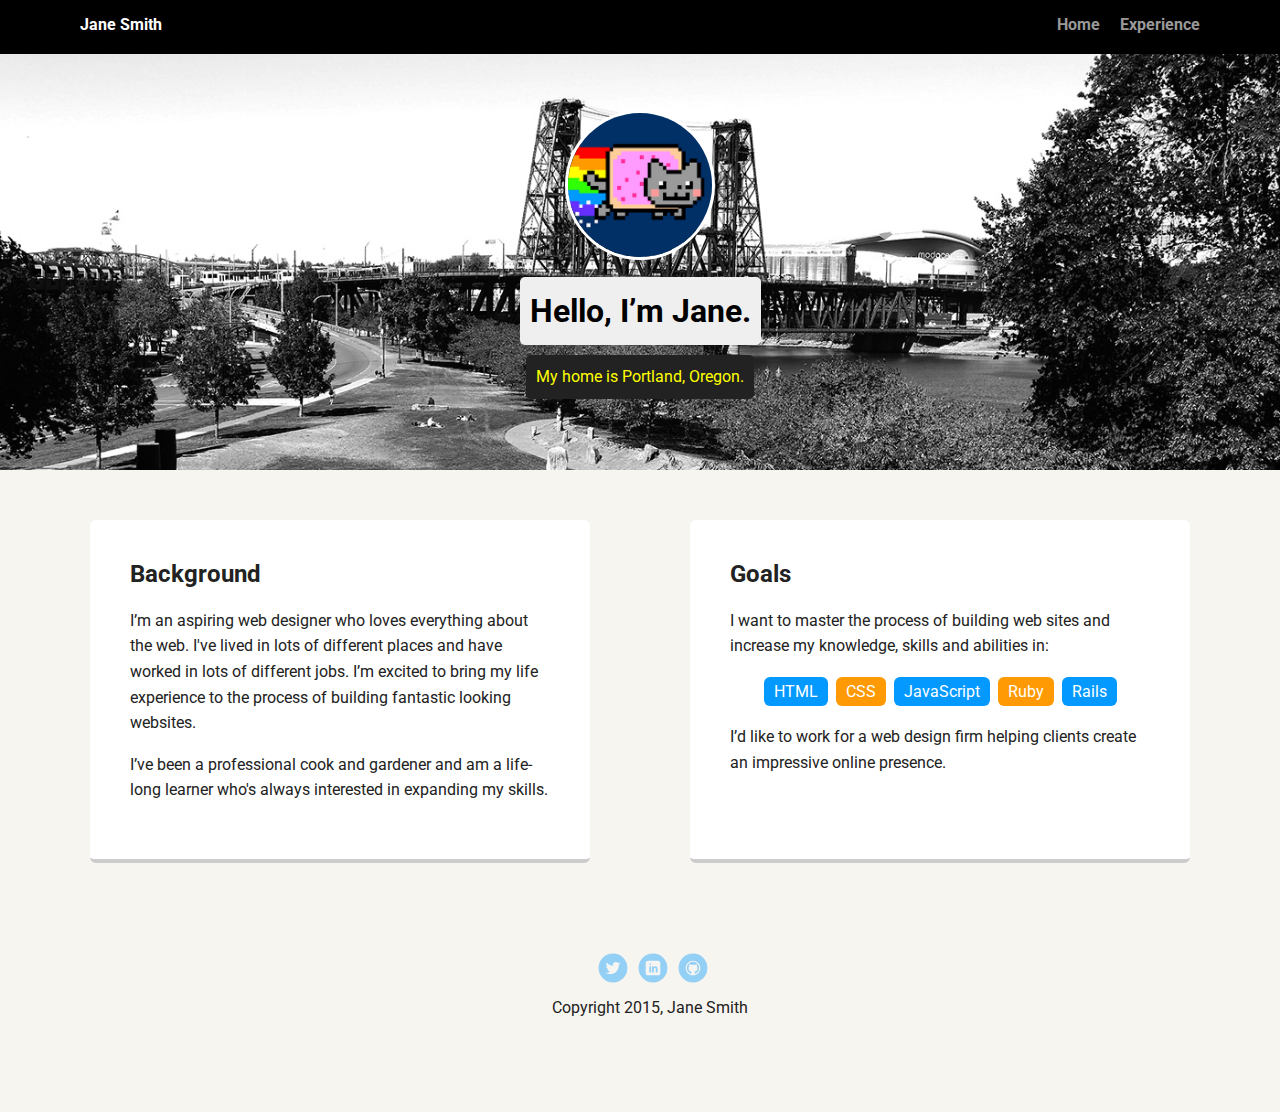
==== index.html @ 77efa975 "Added Project Start up Files" ====
<!doctype html>
<html lang="en">
<head>
  <meta charset="utf-8">
  <title>Jane Smith's Profile</title>
  <meta name="viewport" content="width=device-width, initial-scale=1.0">
  <link rel="stylesheet" href="styles.css">
  <link href="https://fonts.googleapis.com/css?family=Muli%7CRoboto:400,300,500,700,900" rel="stylesheet"></head>
  <body>

    <div class="main-nav">
        <ul class="nav">
          <li class="name">Jane Smith</li>
          <li><a href="#">Home</a></li>
          <li><a href="#">Experience</a></li>
        </ul>
    </div>

    <header>
      <img src="images/me.png" alt="Drawing of Jane Smith" class="profile-image">
      <h1 class="tag name">Hello, I’m Jane.</h1>
      <p class="tag location">My home is Portland, Oregon.</p>
    </header>

    <main class="flex">
      <div class="card">
        <h2>Background</h2>
        <p>I’m an aspiring web designer who loves everything about the web. I've lived in lots of different places and have worked in lots of different jobs. I’m excited to bring my life experience to the process of building fantastic looking websites.</p>
        <p>I’ve been a professional cook and gardener and am a life-long learner who's always interested in expanding my skills.</p>
      </div> 

      <div class="card">
        <h2>Goals</h2>
        <p>I want to master the process of building web sites and increase my knowledge, skills and abilities in:</p>
        <ul class="skills">
          <li>HTML</li>
          <li>CSS</li>
          <li>JavaScript</li>
          <li>Ruby</li>
          <li>Rails</li>
        </ul>
        <p>I’d like to work for a web design firm helping clients create an impressive online presence.</p>
      </div> 

    </main>
    <footer>
      <ul>
        <li><a href="#" class="social twitter">Twitter</a></li>
        <li><a href="#" class="social linkedin">LinkedIn</a></li>
        <li><a href="#" class="social github">Github</a></li>
      </ul>
      <p class="copyright">Copyright 2015, Jane Smith</p>
    </footer>
  </body>
  </html>
---- styles.css ----
/* Global Layout Set-up */
* { 
  box-sizing: border-box;
}
  
body {
  margin: 0;
  padding: 0;
  text-align: center;
  font-family: 'Roboto', sans-serif;
  color: #222;
  background: #f7f5f0;
}
/* Link Styles */

a {
  text-decoration: none;
  color: #999;
}
a:hover {
  color: #6633ff;
}

/* Section Styles */

.main-nav {
  width: 100%;
  background: black;
  min-height: 30px;
  padding: 10px;
  position: fixed;
  text-align: center;
}
.nav {
  display: flex;
  justify-content: space-around;
  font-weight: 700;
  list-style-type: none;
  margin: 0 auto;
  padding: 0;
}

.nav .name {
    display: block;
    margin-right: auto;
    color: white;
}
.nav li {
  padding: 5px 10px 10px 10px;
}
.nav a {
  transition: all .5s;
}
.nav a:hover {
  color: white
}

header {
  text-align: center;
  background: url('images/portland.jpg') no-repeat top center ;
  background-size: cover;
  overflow: hidden;
  padding-top: 60px;
}
header {
  line-height: 1.5;
}
header .profile-image {
  margin-top: 50px;
  width: 150px;
  height: 150px;
  border-radius: 50%;
  border: 3px solid white;
  transition: all .5s;
}
header .profile-image:hover {
  transform: scale(1.2) rotate(5deg);
}
.tag {
  background-color: #efefef;
  color: black;
  padding: 10px;
  border-radius: 5px;
  display: table;
  margin: 10px auto;
} 
.location {
  background-color: #222;
  color: yellow;
}
.card {
  margin: 30px;
  padding: 20px 40px 40px;
  max-width: 500px;
  text-align: left;
  background: #fff;
  border-bottom: 4px solid #ccc;
  border-radius: 6px;
  transition: all .5s;
}
.card:hover {
  border-color: #ff99ff;
}

ul.skills {
  padding: 0;
  text-align: center;
}

.skills li {
  border-radius: 6px;
  display: inline-block;
  background: #ff9904;
  color: white;
  padding: 5px 10px;
  margin: 2px;
}

.skills li:nth-child(odd) {
  background: #0399ff;
}

footer {
  width: 100%;
  min-height: 30px;
  padding: 20px 0 40px 20px;
}

footer .copyright {
  top: -8px;
  font-size: .75em;
}

footer ul {
  list-style-type: none;
  margin: 0;
  padding: 0;
}

footer ul li {
  display: inline-block;
}

a.social {
  display: inline-block;
  text-indent: -9999px;
  margin-left: 5px;
  width: 30px;
  height: 30px;
  background-size: 30px 30px;
  opacity: .4;
  transition: all .5s;
}
a.twitter {
  background-image: url(images/twitter.svg);
}
a.linkedin {
  background-image: url(images/linkedin.svg);
}
a.github {
  background-image: url(images/github.svg);
}
a.social:hover {
  opacity: 1;
}
.clearfix {
  clear: both;
}

/* Styles for larger screens */
@media screen and (min-width: 720px) {
  
  .flex {
      display: -ms-flexbox;      /* TWEENER - IE 10 */
      display: flex; 
      max-width: 1200px;
      -ms-flex-pack: distribute;
      justify-content: space-around;
      margin: 0 auto;
  }

  header {
    min-height: 470px;
  }

  .nav {
    max-width: 1200px;
    padding: 0 30px;
  }


  main {
    padding-top: 20px;
  }

  main p {
    line-height: 1.6em;
  }

  footer {
    font-size: 1.3em;
    max-width: 1200px;
    margin: 40px auto;
  }

}
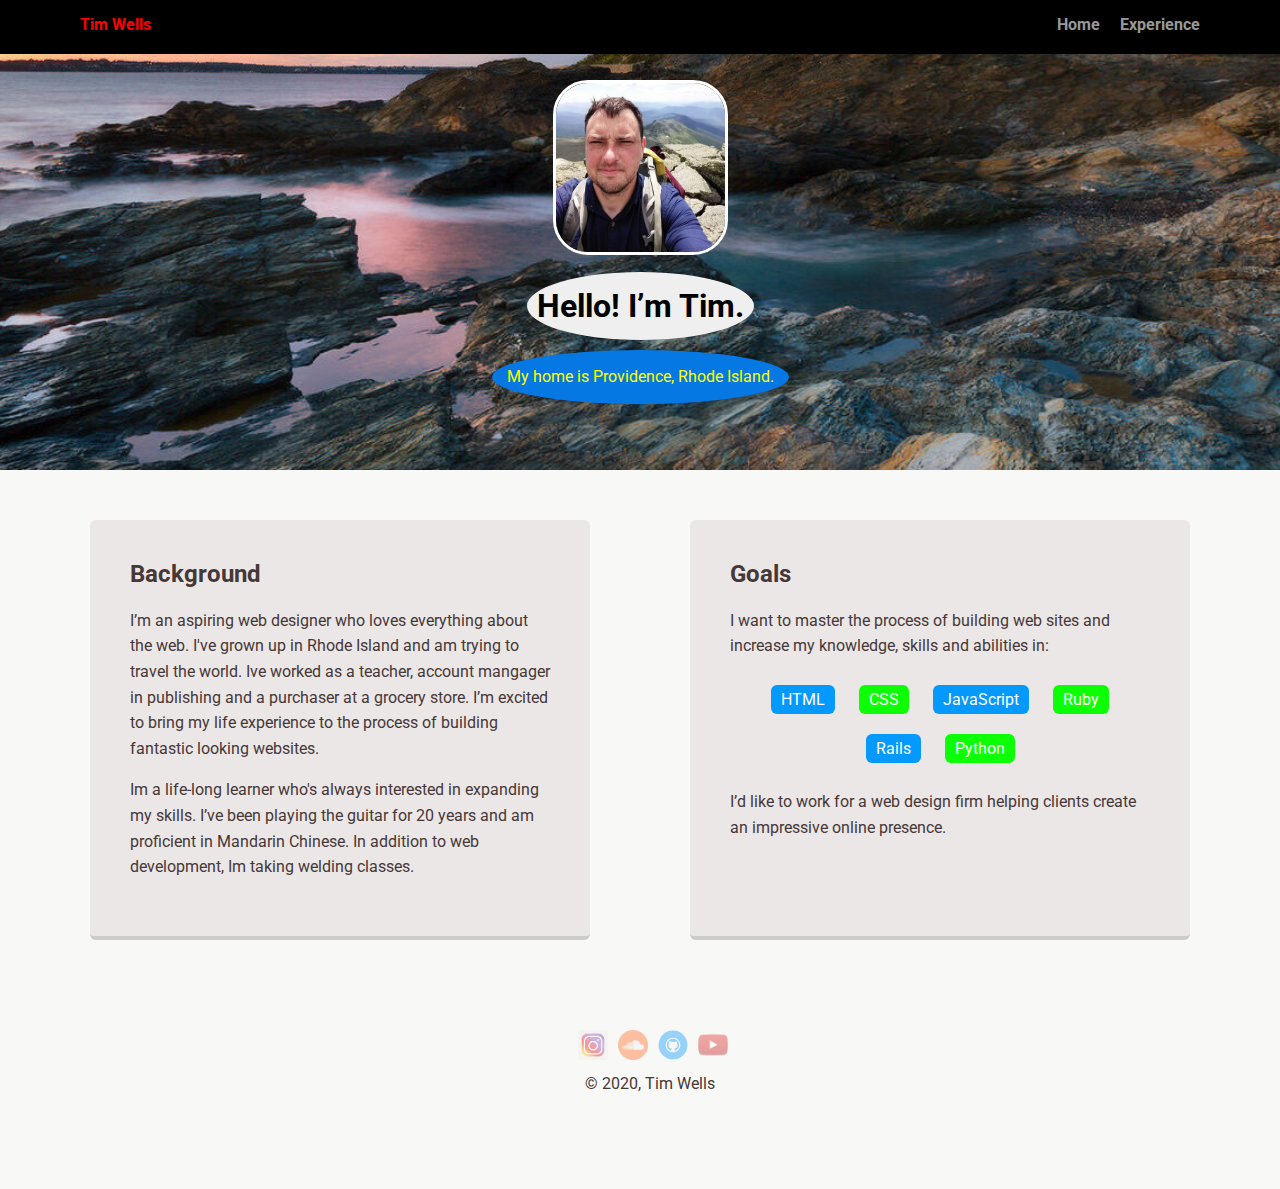
==== commit e1fc9c85: "Final" ====
--- a/index.html
+++ b/index.html
@@ -2,31 +2,33 @@
 <html lang="en">
 <head>
   <meta charset="utf-8">
-  <title>Jane Smith's Profile</title>
+  <title>Tim Wells' Profile</title>
   <meta name="viewport" content="width=device-width, initial-scale=1.0">
   <link rel="stylesheet" href="styles.css">
   <link href="https://fonts.googleapis.com/css?family=Muli%7CRoboto:400,300,500,700,900" rel="stylesheet"></head>
   <body>
-
-    <div class="main-nav">
+    <div class="main-nav">  <!-- Start Wrapper div --> 
         <ul class="nav">
-          <li class="name">Jane Smith</li>
+          <li class="name">Tim Wells</li>
           <li><a href="#">Home</a></li>
-          <li><a href="#">Experience</a></li>
+          <li><a href="Articles/Experience.html">Experience</a></li>
         </ul>
     </div>
 
     <header>
-      <img src="images/me.png" alt="Drawing of Jane Smith" class="profile-image">
-      <h1 class="tag name">Hello, I’m Jane.</h1>
-      <p class="tag location">My home is Portland, Oregon.</p>
+      <img src="images/rsz_profile.jpg" alt="Picture of Tim" class="profile-image">
+      <h1 class="tag name">Hello! I’m Tim.</h1>
+      <p class="tag location">My home is Providence, Rhode Island.</p> <!--image from jayveekay.com-->
     </header>
 
     <main class="flex">
       <div class="card">
         <h2>Background</h2>
-        <p>I’m an aspiring web designer who loves everything about the web. I've lived in lots of different places and have worked in lots of different jobs. I’m excited to bring my life experience to the process of building fantastic looking websites.</p>
-        <p>I’ve been a professional cook and gardener and am a life-long learner who's always interested in expanding my skills.</p>
+        <p>I’m an aspiring web designer who loves everything about the web. 
+          I've grown up in Rhode Island and am trying to travel the world. Ive worked as a teacher, account mangager in publishing and a purchaser at a grocery store.
+           I’m excited to bring my life experience to the process of building fantastic looking websites.</p>
+        <p>Im a life-long learner who's always interested in expanding my skills. I’ve been playing the guitar for 20 years and am proficient in Mandarin Chinese.
+           In addition to web development, Im taking welding classes.</p>
       </div> 
 
       <div class="card">
@@ -38,18 +40,20 @@
           <li>JavaScript</li>
           <li>Ruby</li>
           <li>Rails</li>
+          <li>Python</li>
         </ul>
         <p>I’d like to work for a web design firm helping clients create an impressive online presence.</p>
-      </div> 
+      </div> <!-- End Wrapper div -->
 
     </main>
     <footer>
       <ul>
-        <li><a href="#" class="social twitter">Twitter</a></li>
-        <li><a href="#" class="social linkedin">LinkedIn</a></li>
-        <li><a href="#" class="social github">Github</a></li>
+        <li><a href="https://www.instagram.com/twellssllewt/" target="_blank" class="social instagram" title="Instrgram">Instagram</a></li>
+        <li><a href="https://soundcloud.com/tim-wells-7" target="_blank" class="social soundcloud" title="SoundCloud">SoundCloud</a></li>
+        <li><a href="https://github.com/timrw89" target="_blank" class="social github" title="GitHub">Github</a></li>
+        <li><a href="https://www.youtube.com/channel/UCNjqsEpI5kk1J1h_vC0hL8Q?view_as=subscriber" target="_blank" class="social youtube" title="YouTube">YouTube</a></li>
       </ul>
-      <p class="copyright">Copyright 2015, Jane Smith</p>
+      <p class="copyright"> &copy; 2020, Tim Wells</p>
     </footer>
   </body>
   </html>
--- a/styles.css
+++ b/styles.css
@@ -7,9 +7,9 @@
   margin: 0;
   padding: 0;
   text-align: center;
-  font-family: 'Roboto', sans-serif;
-  color: #222;
-  background: #f7f5f0;
+  font-family: 'Roboto', sans-serif ;
+  color: rgb(70, 56, 56);
+  background: #f8f8f6;
 }
 /* Link Styles */
 
@@ -43,7 +43,7 @@
 .nav .name {
     display: block;
     margin-right: auto;
-    color: white;
+    color: red;
 }
 .nav li {
   padding: 5px 10px 10px 10px;
@@ -57,24 +57,29 @@
 
 header {
   text-align: center;
-  background: url('images/portland.jpg') no-repeat top center ;
+  background: url('images/rsz_1beavertail.jpg') no-repeat top center ; 
   background-size: cover;
   overflow: hidden;
-  padding-top: 60px;
+  padding-top: 30px;
 }
 header {
   line-height: 1.5;
 }
 header .profile-image {
   margin-top: 50px;
-  width: 150px;
-  height: 150px;
-  border-radius: 50%;
+  width: 175px;
+  height: 175px;
+  border-radius: 20%;
   border: 3px solid white;
   transition: all .5s;
+  transition-property: all;
+  transition-duration: .5s;
+  transition-timing-function: linear;
+  
 }
 header .profile-image:hover {
-  transform: scale(1.2) rotate(5deg);
+    border-radius: 50%;
+    border-color: yellowgreen;
 }
 .tag {
   background-color: #efefef;
@@ -83,23 +88,34 @@
   border-radius: 5px;
   display: table;
   margin: 10px auto;
+    border-top-right-radius: 60%;
+  border-top-left-radius: 60%;
+  border-bottom-left-radius: 60%;
+  border-bottom-right-radius: 60%;
 } 
 .location {
-  background-color: #222;
+  background-color: rgb(5, 120, 228);
+  padding: 15px;
   color: yellow;
+  border-top-right-radius: 60%;
+  border-top-left-radius: 60%;
+  border-bottom-left-radius: 60%;
+  border-bottom-right-radius: 60%;
 }
 .card {
   margin: 30px;
   padding: 20px 40px 40px;
   max-width: 500px;
   text-align: left;
-  background: #fff;
+  background: rgb(236, 231, 231);
   border-bottom: 4px solid #ccc;
   border-radius: 6px;
   transition: all .5s;
+  
 }
 .card:hover {
-  border-color: #ff99ff;
+  border-color: #1ab682;
+  transform: scale(1.02);
 }
 
 ul.skills {
@@ -110,10 +126,10 @@
 .skills li {
   border-radius: 6px;
   display: inline-block;
-  background: #ff9904;
+  background: #0cff04;
   color: white;
   padding: 5px 10px;
-  margin: 2px;
+  margin: 10px;
 }
 
 .skills li:nth-child(odd) {
@@ -151,15 +167,19 @@
   opacity: .4;
   transition: all .5s;
 }
-a.twitter {
-  background-image: url(images/twitter.svg);
-}
-a.linkedin {
-  background-image: url(images/linkedin.svg);
+a.instagram {
+  background-image: url(images/insta.jpg);
+}
+a.soundcloud {
+  background-image: url(images/sc.png);
 }
 a.github {
   background-image: url(images/github.svg);
 }
+a.youtube {
+  background-image: url(images/yt.png);
+}
+
 a.social:hover {
   opacity: 1;
 }
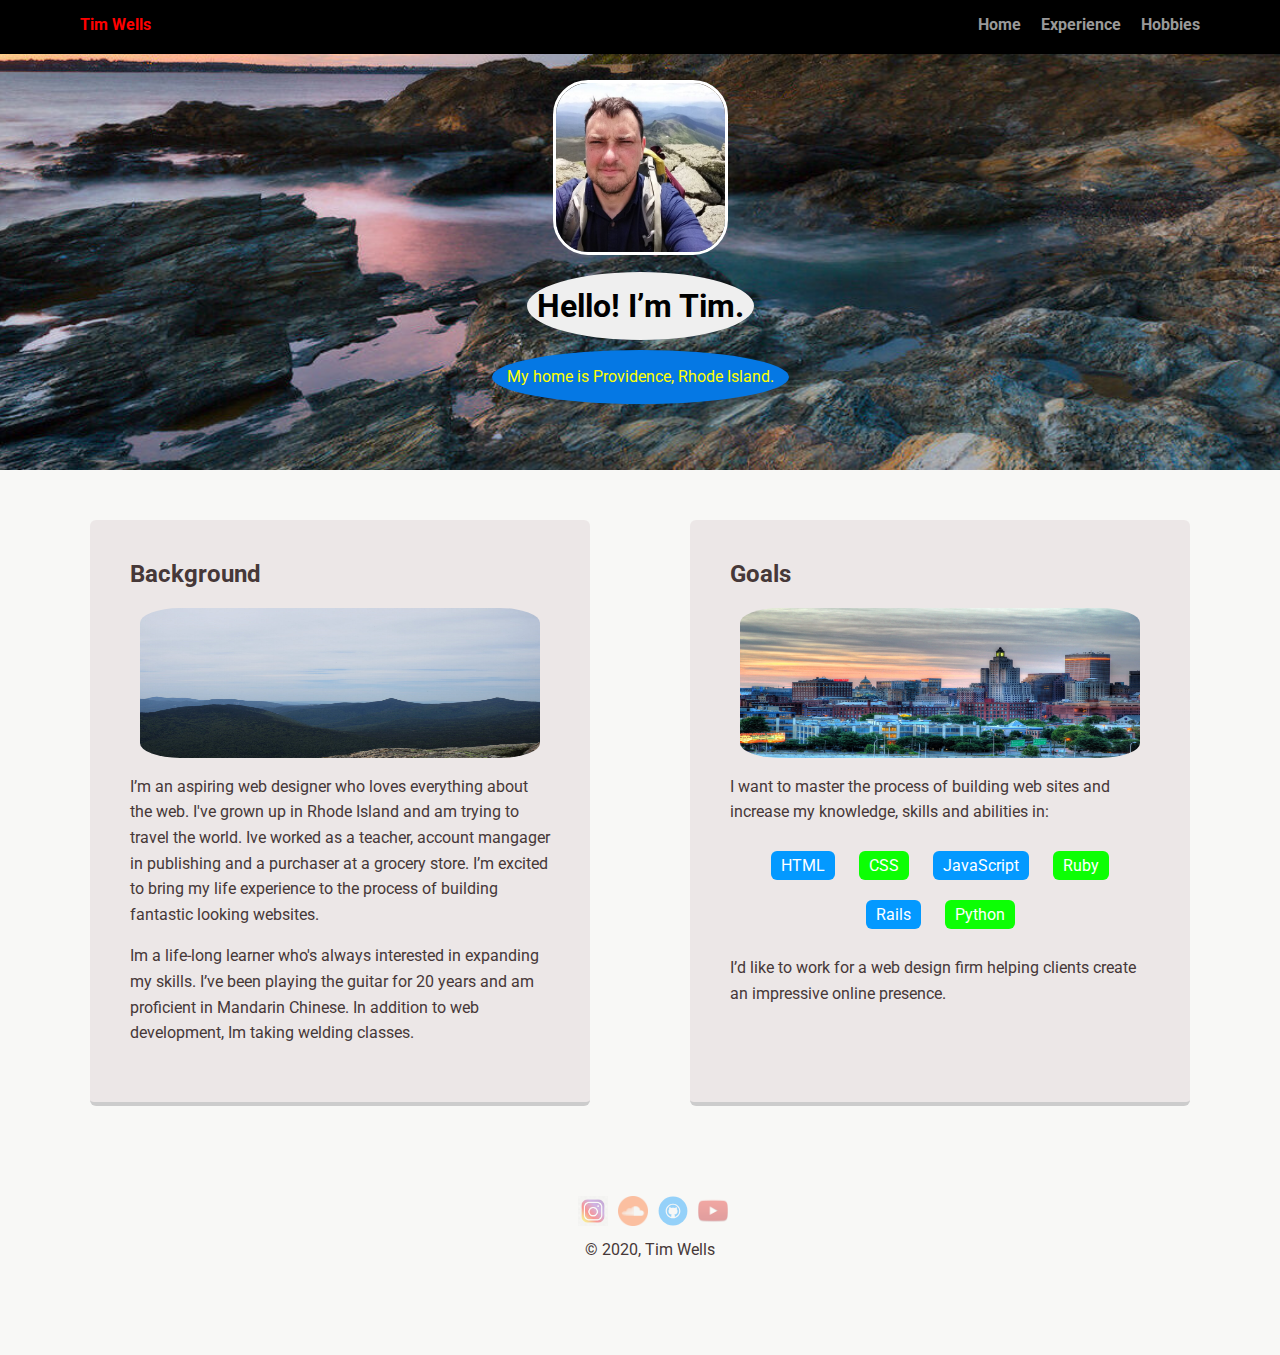
==== commit 5864f2fa: "Added another page; Hobbies" ====
--- a/index.html
+++ b/index.html
@@ -10,9 +10,9 @@
     <div class="main-nav">  <!-- Start Wrapper div --> 
         <ul class="nav">
           <li class="name">Tim Wells</li>
-          <li><a href="#">Home</a></li>
+          <li><a href="index.html">Home</a></li>
           <li><a href="Articles/Experience.html">Experience</a></li>
-        </ul>
+          <li><a href="Articles/Hobbies.html">Hobbies</a></li>
     </div>
 
     <header>
@@ -23,16 +23,23 @@
 
     <main class="flex">
       <div class="card">
+        
         <h2>Background</h2>
-        <p>I’m an aspiring web designer who loves everything about the web. 
+        <div>
+          <img src="images/mntsrsz.jpg" alt="picture of mountains" class="cardimage">
+        </div>
+          <p>I’m an aspiring web designer who loves everything about the web. 
           I've grown up in Rhode Island and am trying to travel the world. Ive worked as a teacher, account mangager in publishing and a purchaser at a grocery store.
            I’m excited to bring my life experience to the process of building fantastic looking websites.</p>
-        <p>Im a life-long learner who's always interested in expanding my skills. I’ve been playing the guitar for 20 years and am proficient in Mandarin Chinese.
+          <p>Im a life-long learner who's always interested in expanding my skills. I’ve been playing the guitar for 20 years and am proficient in Mandarin Chinese.
            In addition to web development, Im taking welding classes.</p>
       </div> 
 
       <div class="card">
         <h2>Goals</h2>
+        <div>
+          <img src="images/pvd.jpg" alt="picture of providence" class="cardimage">
+        </div>
         <p>I want to master the process of building web sites and increase my knowledge, skills and abilities in:</p>
         <ul class="skills">
           <li>HTML</li>
--- a/styles.css
+++ b/styles.css
@@ -88,7 +88,7 @@
   border-radius: 5px;
   display: table;
   margin: 10px auto;
-    border-top-right-radius: 60%;
+  border-top-right-radius: 60%;
   border-top-left-radius: 60%;
   border-bottom-left-radius: 60%;
   border-bottom-right-radius: 60%;
@@ -112,12 +112,22 @@
   border-radius: 6px;
   transition: all .5s;
   
+  
 }
 .card:hover {
   border-color: #1ab682;
   transform: scale(1.02);
 }
-
+.cardimage {
+  margin-top: 10px;
+  width: 400px;
+  height: 150px;
+  border-radius: 10%;
+  align-content: center;  
+  margin-left: auto;
+  margin-right: auto;
+  display: block;
+}
 ul.skills {
   padding: 0;
   text-align: center;
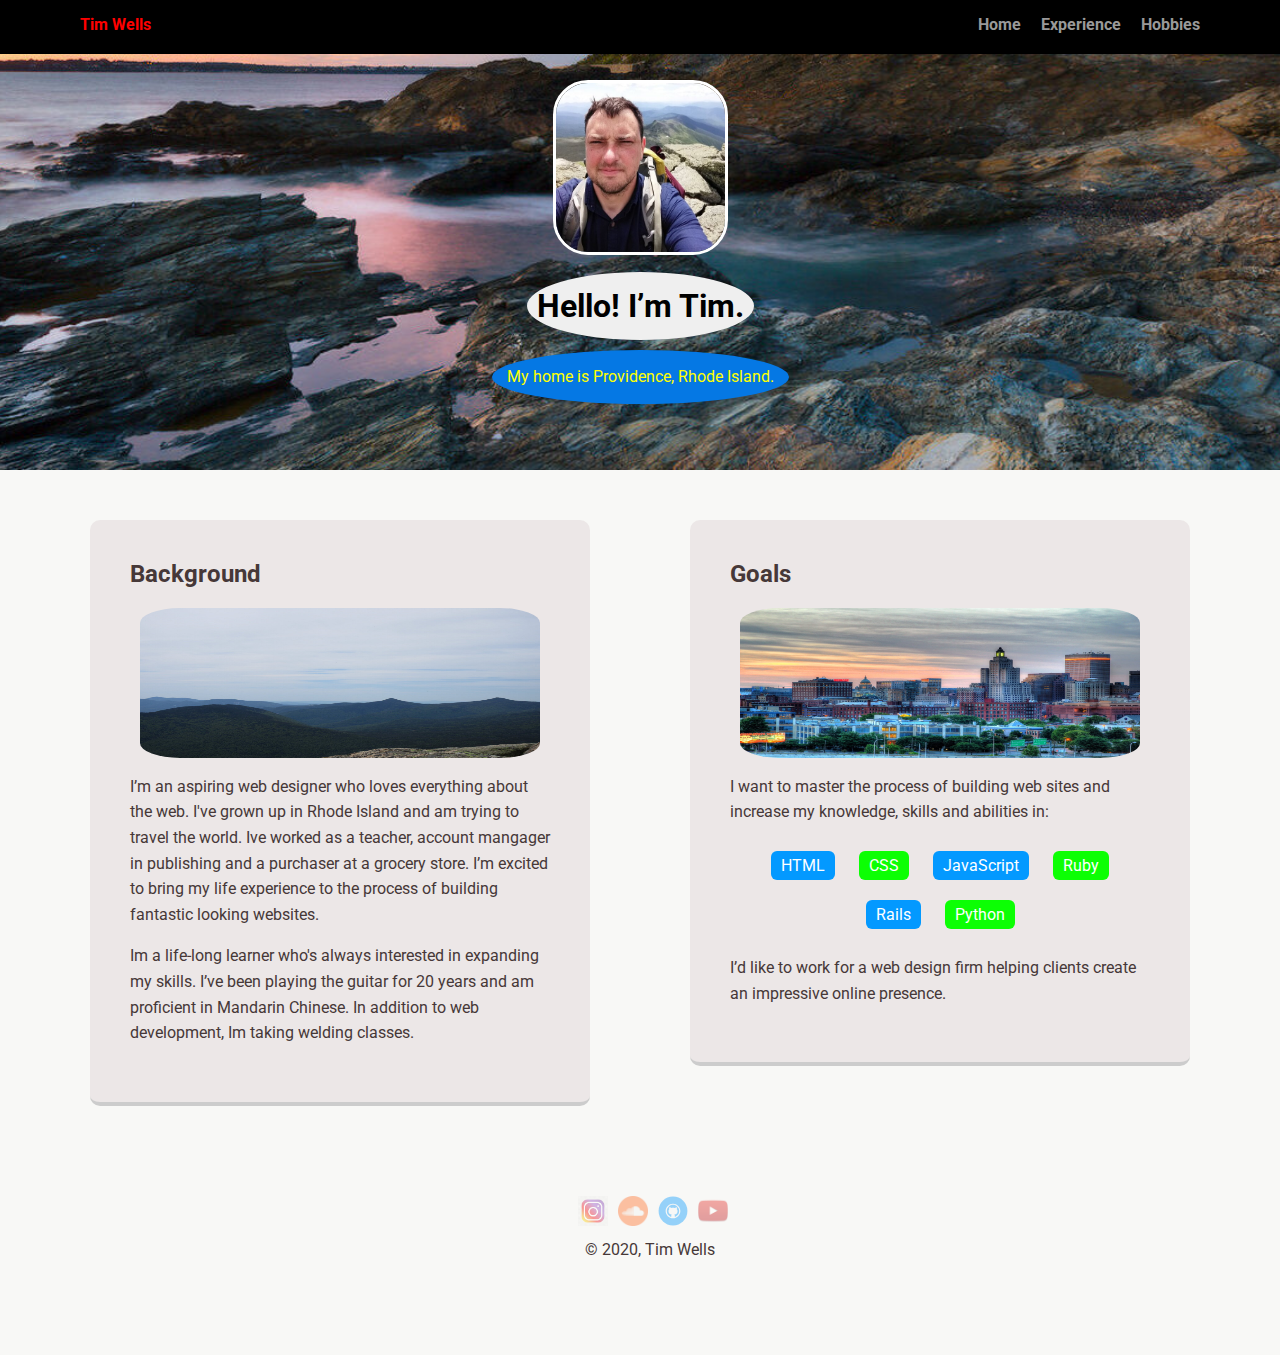
==== commit 20b1bbdf: "fixed section and links" ====
--- a/index.html
+++ b/index.html
@@ -11,8 +11,8 @@
         <ul class="nav">
           <li class="name">Tim Wells</li>
           <li><a href="index.html">Home</a></li>
-          <li><a href="Articles/Experience.html">Experience</a></li>
-          <li><a href="Articles/Hobbies.html">Hobbies</a></li>
+          <li><a href="Articles/Experience.html" target="_blank">Experience</a></li>
+          <li><a href="Articles/Hobbies.html" target="_blank">Hobbies</a></li>
     </div>
 
     <header>
@@ -22,8 +22,8 @@
     </header>
 
     <main class="flex">
+      <section>
       <div class="card">
-        
         <h2>Background</h2>
         <div>
           <img src="images/mntsrsz.jpg" alt="picture of mountains" class="cardimage">
@@ -34,7 +34,8 @@
           <p>Im a life-long learner who's always interested in expanding my skills. I’ve been playing the guitar for 20 years and am proficient in Mandarin Chinese.
            In addition to web development, Im taking welding classes.</p>
       </div> 
-
+    </section>
+     <section>
       <div class="card">
         <h2>Goals</h2>
         <div>
@@ -51,7 +52,7 @@
         </ul>
         <p>I’d like to work for a web design firm helping clients create an impressive online presence.</p>
       </div> <!-- End Wrapper div -->
-
+     </section> 
     </main>
     <footer>
       <ul>
--- a/styles.css
+++ b/styles.css
@@ -109,7 +109,7 @@
   text-align: left;
   background: rgb(236, 231, 231);
   border-bottom: 4px solid #ccc;
-  border-radius: 6px;
+  border-radius: 10px;
   transition: all .5s;
   
   
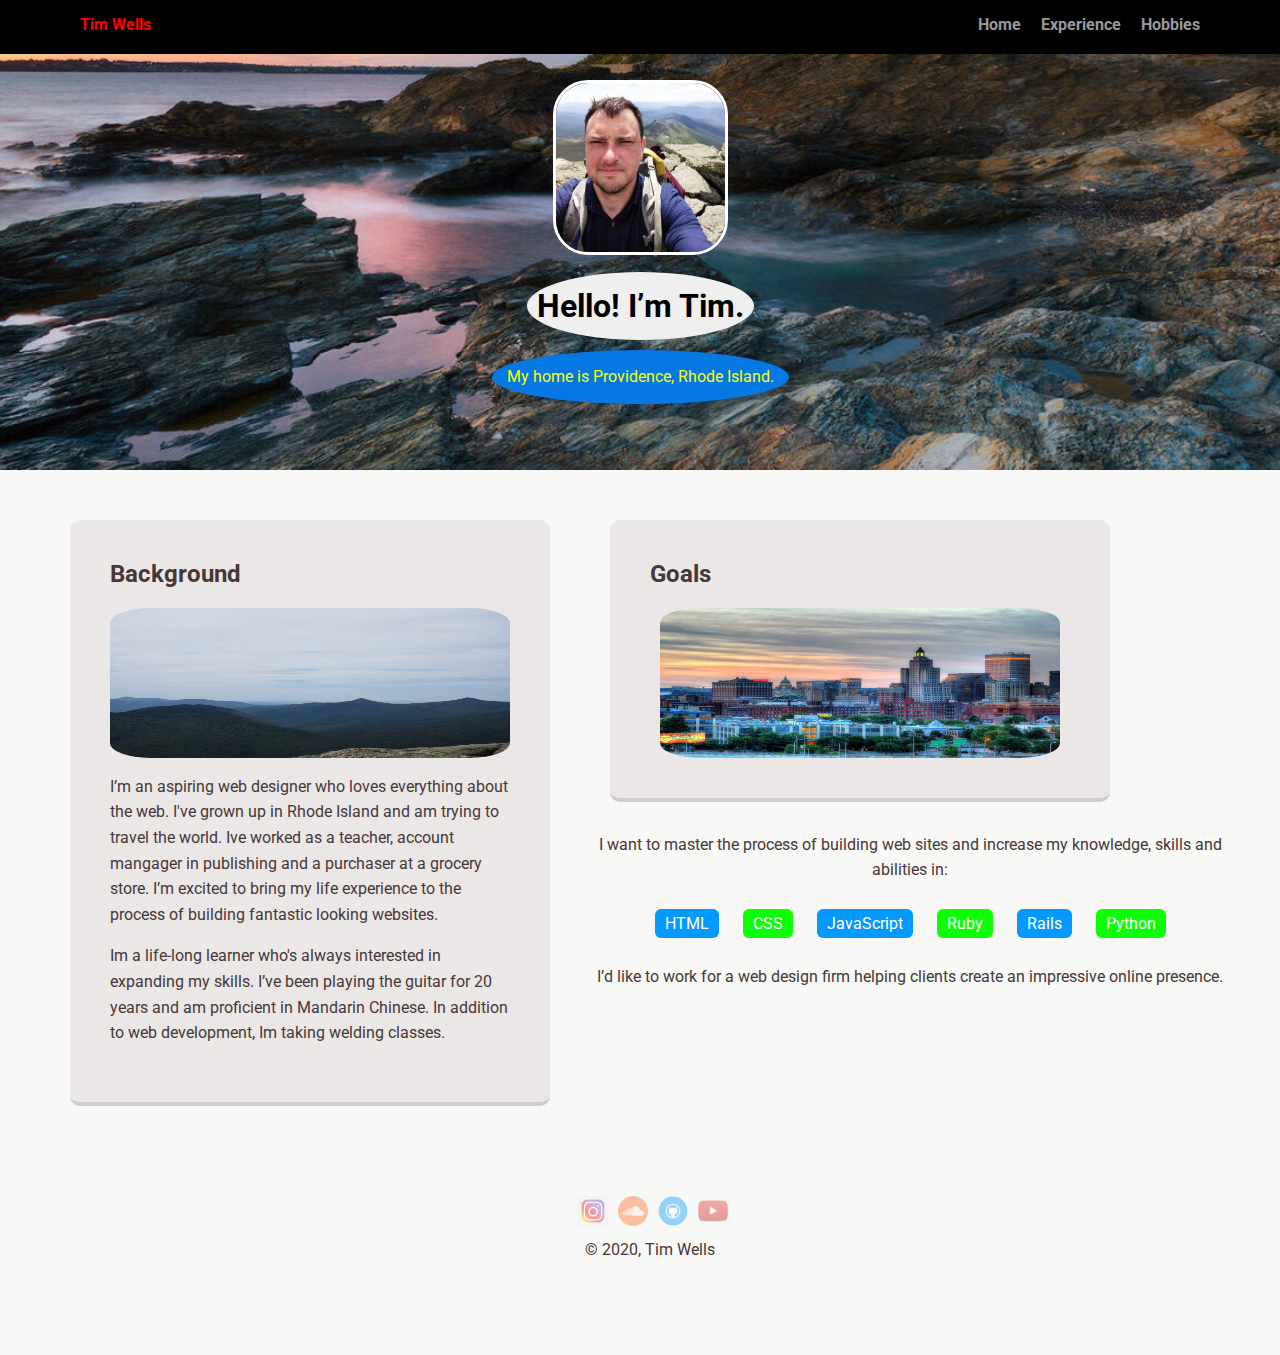
==== commit 327dd2c3: "change elements" ====
--- a/index.html
+++ b/index.html
@@ -7,13 +7,13 @@
   <link rel="stylesheet" href="styles.css">
   <link href="https://fonts.googleapis.com/css?family=Muli%7CRoboto:400,300,500,700,900" rel="stylesheet"></head>
   <body>
-    <div class="main-nav">  <!-- Start Wrapper div --> 
-        <ul class="nav">
+    <nav class="main-nav">  <!-- Start Wrapper div --> 
+        <ul class="navbar">
           <li class="name">Tim Wells</li>
           <li><a href="index.html">Home</a></li>
           <li><a href="Articles/Experience.html" target="_blank">Experience</a></li>
           <li><a href="Articles/Hobbies.html" target="_blank">Hobbies</a></li>
-    </div>
+        </nav>
 
     <header>
       <img src="images/rsz_profile.jpg" alt="Picture of Tim" class="profile-image">
@@ -23,7 +23,7 @@
 
     <main class="flex">
       <section>
-      <div class="card">
+      <section class="card">
         <h2>Background</h2>
         <div>
           <img src="images/mntsrsz.jpg" alt="picture of mountains" class="cardimage">
@@ -33,14 +33,14 @@
            I’m excited to bring my life experience to the process of building fantastic looking websites.</p>
           <p>Im a life-long learner who's always interested in expanding my skills. I’ve been playing the guitar for 20 years and am proficient in Mandarin Chinese.
            In addition to web development, Im taking welding classes.</p>
-      </div> 
+          </section> 
     </section>
      <section>
-      <div class="card">
+      <section class="card">
         <h2>Goals</h2>
         <div>
           <img src="images/pvd.jpg" alt="picture of providence" class="cardimage">
-        </div>
+        </section>
         <p>I want to master the process of building web sites and increase my knowledge, skills and abilities in:</p>
         <ul class="skills">
           <li>HTML</li>
--- a/styles.css
+++ b/styles.css
@@ -31,7 +31,7 @@
   position: fixed;
   text-align: center;
 }
-.nav {
+.navbar {
   display: flex;
   justify-content: space-around;
   font-weight: 700;
@@ -40,18 +40,18 @@
   padding: 0;
 }
 
-.nav .name {
+.navbar .name {
     display: block;
     margin-right: auto;
     color: red;
 }
-.nav li {
+.navbar li {
   padding: 5px 10px 10px 10px;
 }
-.nav a {
-  transition: all .5s;
-}
-.nav a:hover {
+.navbar a {
+  transition: all .5s;
+}
+.navbar a:hover {
   color: white
 }
 
@@ -213,7 +213,7 @@
     min-height: 470px;
   }
 
-  .nav {
+  .navbar {
     max-width: 1200px;
     padding: 0 30px;
   }
